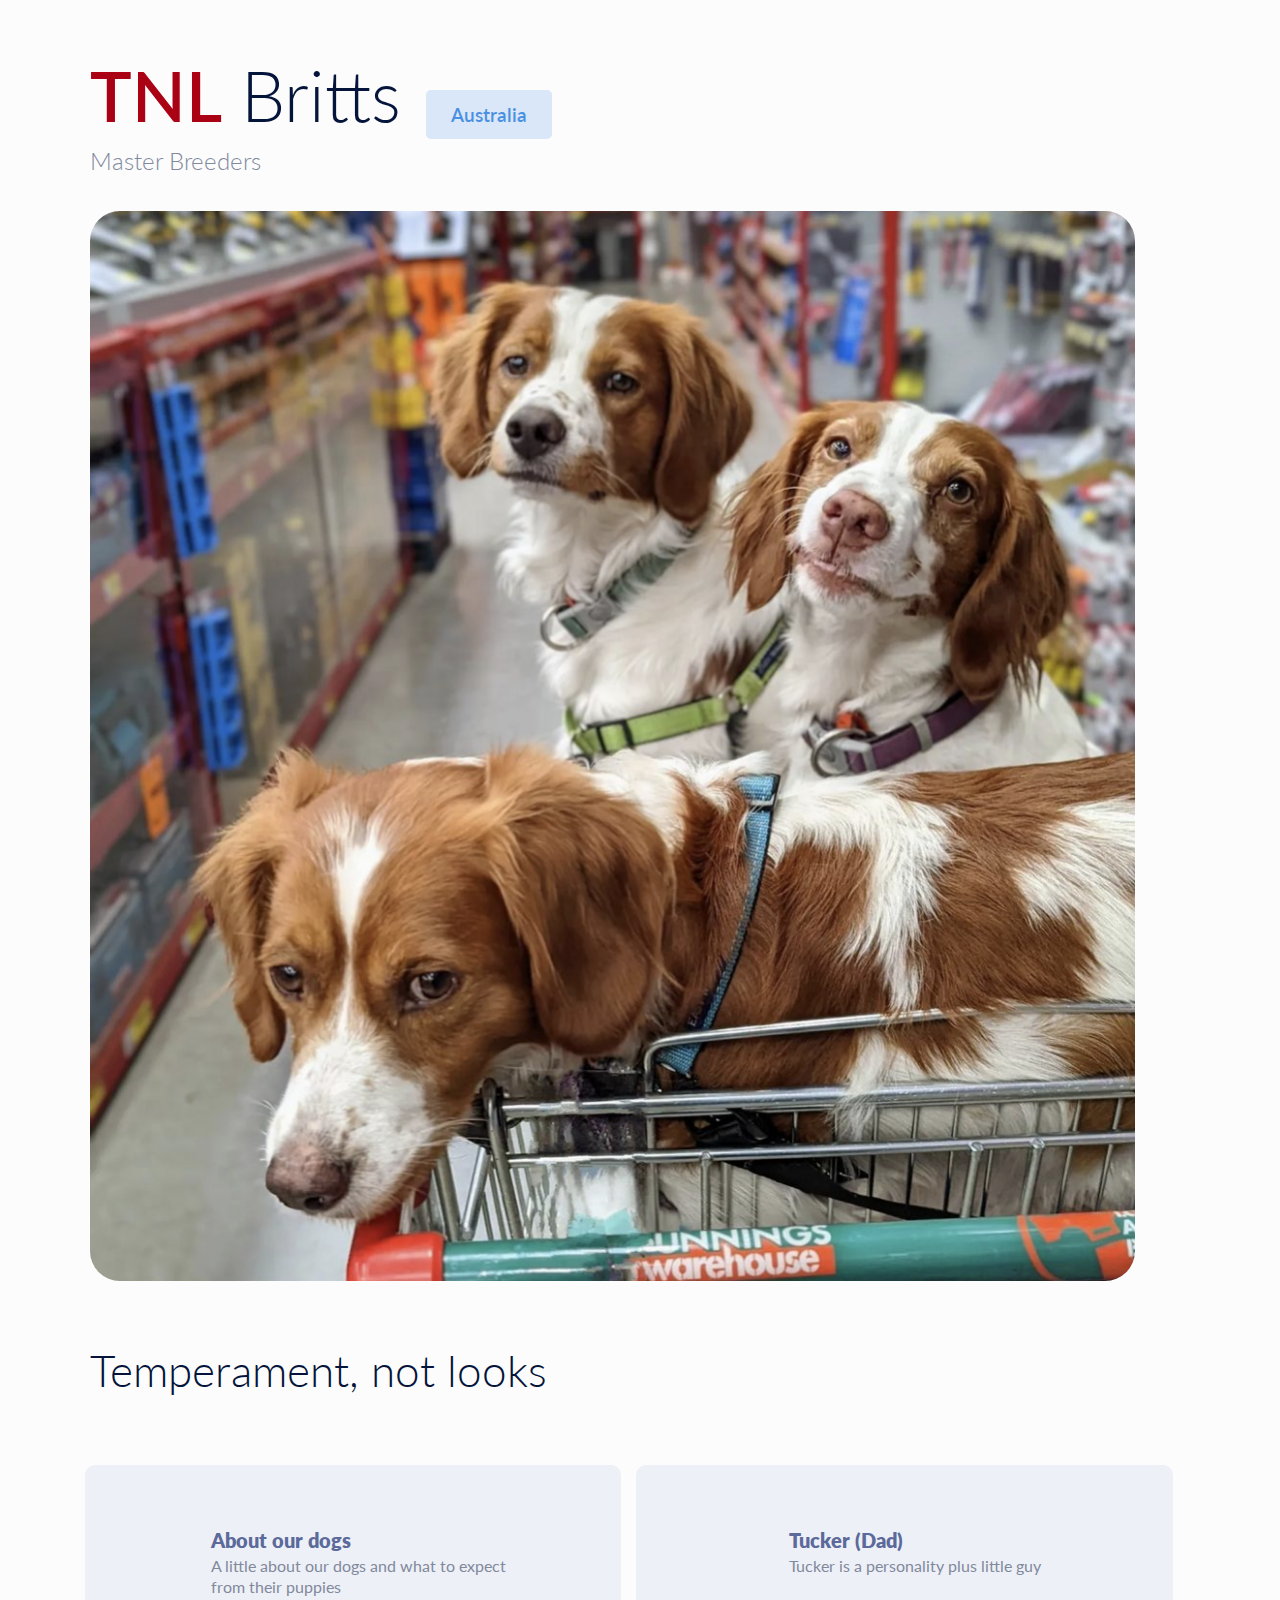
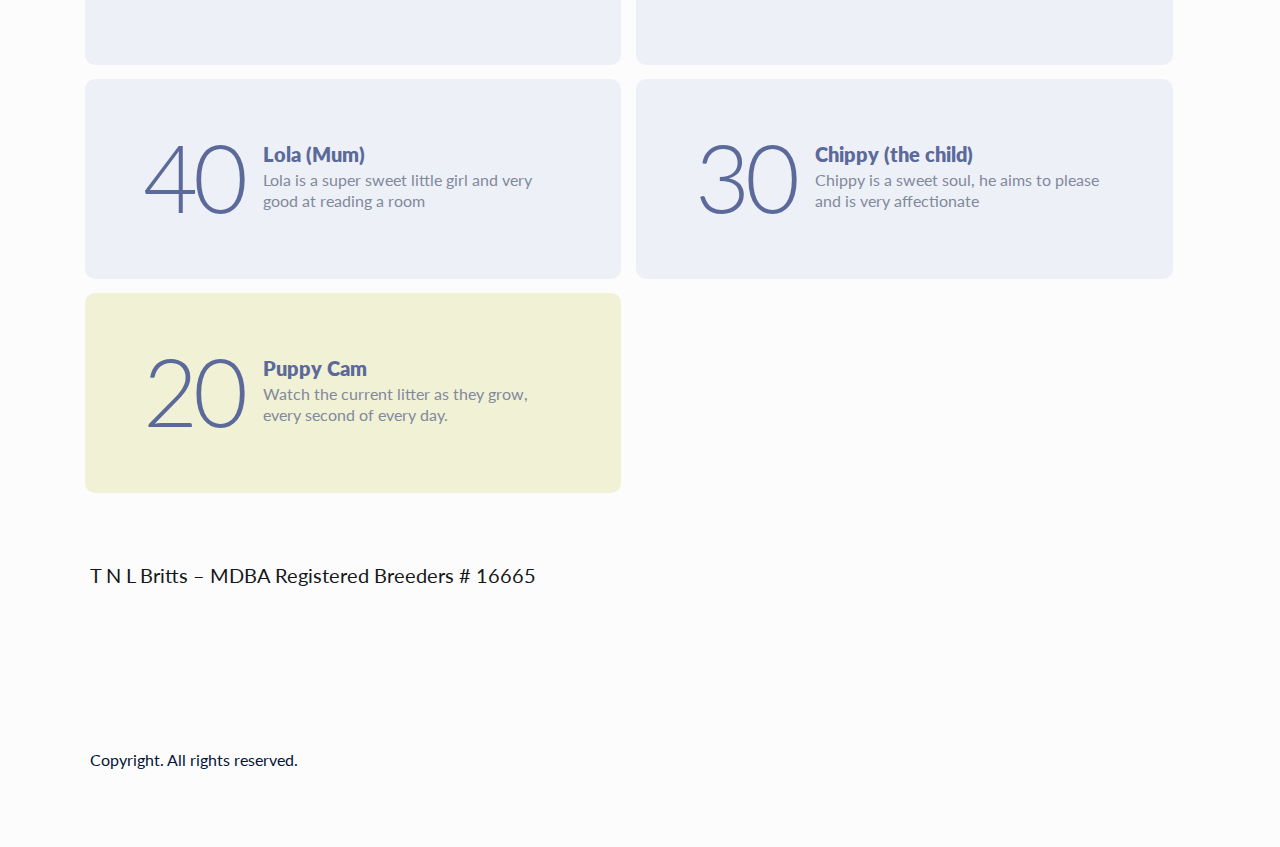
==== index.html @ 82e2723a "h2" ====
<!DOCTYPE html>
<html>
<head>
	<title>TNL Britts</title>
	<link rel="stylesheet" type="text/css" href="styles.css">
	<meta name="viewport" content="width=device-width, initial-scale=1.0">
	<script src="https://tnl-britts.com/formbutton-v1.min.js" defer></script>
        <script>
          window.formbutton=window.formbutton||function(){(formbutton.q=formbutton.q||[]).push(arguments)};
          formbutton("create", {action: "https://formspree.io/f/xgedyade"})
        </script>
</head>
<body>

	<div class="container">
		<div class="hero">
			<h1 class="name"><strong class="h1">TNL</strong> Britts</h1>
			
			<span class="tag">Australia</span>
			<span class="email">Master Breeders</span>
			<br>
<br>
			<img src="Screenshot_20220301-201255.png" class="ri"></img> 

 <h2 class="lead">Temperament, not looks</h2>
		</div>
	</div>
	

	<!-- Achievements -->

	<div class="container cards">
		
		<a href="about-us.html">
		<div class="card">
			
        
			<div class="skill-meta" >
				<h3>About our dogs</h3>
				<span>A little about our dogs and what to expect from their puppies</span>
			</div>
		</div>
	    </a>
			
		<a href="tucker.html">
		<div class="card">
			<div class="skill-level">
				<h2></h2>
			</div>

			<div class="skill-meta">
				<h3>Tucker (Dad)</h3>
				<span>Tucker is a personality plus little guy</span>
			</div>
		</div>
	</a>
		
	<a href="lola.html">
		<div class="card">
			<div class="skill-level">
				<h2>40</h2>
			</div>

			<div class="skill-meta">
				<h3>Lola (Mum)</h3>
				<span>Lola is a super sweet little girl and very good at reading a room</span>
			</div>
		</div>
	</a>
		<a href="chip.html">
		<div class="card">
			<div class="skill-level">
				<h2>30</h2>
			</div>

			<div class="skill-meta">
				<h3>Chippy (the child)</h3>
				<span>Chippy is a sweet soul, he aims to please and is very affectionate</span>
			</div>
		</div>
	</a>
	<a href="puppy-cam.html">
		<div class="cardcam">
			<div class="skill-level">
				<h2>20</h2>
			</div>

			<div class="skill-meta">
				<h3>Puppy Cam</h3>
				<span>Watch the current litter as they grow, every second of every day.</span>
			</div>
		</div>
	</a>
	</div>

	<p class="container">
	<span style="font-size: 20px;">T N L Britts – MDBA Registered Breeders # 16665</span></p>

	<br><br>

	<footer class="container">
		<span style="font-size: 16px;">Copyright. All rights reserved.</span>
	</footer>
<br>

</body>
</html>
---- styles.css ----
/*Load google font*/
@import url('https://fonts.googleapis.com/css?family=Lato:300,400,700');



/* Reset Styles  */

html, body, div, span, applet, object, iframe,
h1, h2, h3, h4, h5, h6, p, blockquote, pre,
a, abbr, acronym, address, big, cite, code,
del, dfn, em, img, ins, kbd, q, s, samp,
small, strike, strong, sub, sup, tt, var,
b, u, i, center,
dl, dt, dd, ol, ul, li,
fieldset, form, label, legend,
table, caption, tbody, tfoot, thead, tr, th, td,
article, aside, canvas, details, embed, 
figure, figcaption, footer, header, hgroup, 
menu, nav, output, ruby, section, summary,
time, mark, audio, video {
	margin: 0;
	padding: 0;
	border: 0;
	font-size: 100%;
	font: inherit;
	vertical-align: baseline;
}
/* HTML5 display-role reset for older browsers */
article, aside, details, figcaption, figure, 
footer, header, hgroup, menu, nav, section {
	display: block;
}
a{
	text-decoration: none;
	text-transform: none;
	color: #4A90E2;
}

body {
	line-height: 1;
	font-family: lato, ubuntu,-apple-system,BlinkMacSystemFont,Segoe UI,Roboto,Oxygen,Ubuntu,Cantarell,Open Sans,Helvetica Neue,sans-serif;
	text-rendering : optimizeLegibility;
	-webkit-font-smoothing : antialiased;
	font-size: 19px;
	background-color: #fcfcfc; /*#FEFEFE;*/
	color: #04143A;
}
ol, ul {
	list-style: none;
}
blockquote, q {
	quotes: none;
}
blockquote:before, blockquote:after,
q:before, q:after {
	content: '';
	content: none;
}
table {
	border-collapse: collapse;
	border-spacing: 0;
}

p {
	color: #15171a;
	font-size: 17;
	line-height: 31px;
}

strong {
	font-weight: 600;
}

div , footer {
	box-sizing: border-box;
}

/* Reset ends */


/*Hero section*/

.container {
	max-width: 1100px;
	height: auto;
	margin: 60px auto;
}

.hero {
	margin: 50px auto; 
	position: relative;
}

h1.name {
	font-size: 70px;
	font-weight: 300;
	display: inline-block;
}

.tag {
	/*
	vertical-align: top;
	*/
	background-color: #D9E7F8;
	color: #4A90E2;
	font-weight: 600;
	margin-top: 5px;
	margin-left: 20px;
	border-radius: 5px;
	display: inline-block;
	padding: 15px 25px;
}

.email {
	display: block;
	font-size: 24px;
	font-weight: 300;
	color: #81899C;
	margin-top: 10px;
}

.lead {
	font-size: 44px;
	font-weight: 300;
	margin-top: 60px;
	line-height: 55px;
}

/*hero ends*/

/*skills & intrests*/

.sections {
	vertical-align: top;
	display: inline-block;
	width: 49.7%;
	height: 50px;
}

.section-title {
	font-size: 20px;
	font-weight: 600;
	margin-bottom: 15px;
}

.list-card {
	margin: 30px 0;
}

.list-card .exp , .list-card div{
	display: inline-block;
	vertical-align: top;
}

.list-card .exp {
	margin-right: 15px;
	color: #4A90E2;
	font-weight: 600;
	width: 100px;
}

.list-card div {
	width: 70%;
}

.list-card h3 {
	font-size: 20px;
	font-weight: 600;
	color: #5B6A9A;
	line-height: 26px;
	margin-bottom: 8px;
}

.list-card div span {
	font-size: 16px;
	color: #81899C;
	line-height: 22px;
}

/*skill and intrests ends*/

/* Achievements */


.cards {
	max-width: 1120px;
	display: block;
	margin-top: 10px;
}

.card {
	width: 47.9%;
	height: 200px;
	background-color: #EEF0F7;
	display: inline-block;
	margin: 7px 5px;
	vertical-align: top;
	border-radius: 10px;
	text-align: center;
	padding-top: 50px
}

.card-active , .card:hover{
	transform: scale(1.02);
	transition: 0.5s;
	border: 2px solid #cdcdcd;
	background-color: #fff;
	cursor: pointer;
}

.cardcam {
	width: 47.9%;
	height: 200px;
	background-color: #f1f1d5;
	display: inline-block;
	margin: 7px 5px;
	vertical-align: top;
	border-radius: 10px;
	text-align: center;
	padding-top: 50px
}

.cardcam-active , .cardcam:hover{
	transform: scale(1.02);
	transition: 0.5s;
	border: 2px solid #cdcdcd;
	background-color: #fff;
	cursor: pointer;
}


.skill-level {
	display: inline-block;
	max-width: 160px;
}

.skill-level span {
	font-size: 35px;
	font-weight: 300;
	color: #5B6A9A;
	vertical-align: top;
}

.skill-level h2 {
	font-size: 95px;
	font-weight: 300;
	display: inline-block;
	vertical-align: top;
	color: #5B6A9A;
	letter-spacing: -5px;
}

.skill-meta {
	vertical-align: top;
	display: inline-block;
	max-width: 300px;
	text-align: left;
	margin-top: 15px;
	margin-left: 15px;
}

.skill-meta h3 {
	font-size: 20px;
	font-weight: 800;
	color: #5B6A9A;
	margin-bottom: 5px;
}

.skill-meta span{
	color: #81899C;
	line-height: 20px;
	font-size: 16px;
}

/* Achievements ends */



/* Timeline styles*/


ol {
	position: relative;
	display: block;
	margin: 100px 0;
	height: 2px;
	background: #EEF0F7;

}
ol::before,
ol::after {
	content: "";
	position: absolute;
	top: -10px;
	display: block;
	width: 0;
	height: 0;
  	border-radius: 10px;
	border: 0px solid #31708F;
}
ol::before {
	left: -5px;
}
ol::after {
	right: -10px;
	border: 0px solid transparent;
	border-right: 0;
	border-left: 20px solid #31708F;
  	border-radius: 3px;
}

/* ---- Timeline elements ---- */
li {
	position: relative;
	display: inline-block;
	
	width: 25%;
  	height: 50px;
}
li .line {
  position: absolute;
  top: -47px;
  left: 1%;
  font-size: 20px;
  font-weight: 600;
  color: #04143A;
}
li .point {
	content: "";
	top: -7px;
	left: 0%;
	display: block;
	width: 8px;
	height: 8px;
	border: 4px solid #fff;
	border-radius: 10px;
	background: #4A90E2;
  position: absolute;
}
li .description {
  display: none;
  padding: 10px 0;
  margin-top: 20px;
  position: relative;
  font-weight: normal;
  z-index: 1;
  max-width: 95%;
  font-size: 18px;
  font-weight: 600;
  line-height: 25px;
  color: #5B6A9A;
}
.description::before {
  content: '';
  width: 0; 
  height: 0; 
  border-left: 5px solid transparent;
  border-right: 5px solid transparent;
  border-bottom: 5px solid #f4f4f4;
  position: absolute;
  top: -5px;
  left: 43%;
}


.timeline .date{
	font-size: 14px;
	color: #81899C;
	font-weight: 300;
}

/* ---- Hover effects ---- */
li:hover {
  color: #48A4D2;
}
li .description {
  display: block;
}

/*timeline ends*/



/* Media queries*/

@media(max-width: 1024px){
	.container {
		padding: 15px;
		margin: 0px auto;
	}
	.cards {
		margin-top: 250px;
	}
}

@media(max-width: 768px){
	.container {
		padding: 15px;
		margin: 0px auto;
	}
	.cards {
		margin-top: 320px;
	}

	.card {
		padding: 15px;
		text-align: left;
	}
	.card h2 {
		font-size: 70px;
	}
		.card , .sections {
		width: 100%;
		height: auto;
		margin: 10px 0;
		float: left;
	}

	.timeline{
		border: none;
		background-color: rgba(0,0,0,0);
	}

	.timeline li{
		margin-top: 70px;
		height: 150px;
	}
}


@media(max-width: 425px) {
	h1.name {
		font-size: 40px;
	}

	.card , .sections {
		width: 100%;
		height: auto;
		margin: 10px 0;
		float: left;
	}

	.timeline{
		display: none;
		}

	.job-title {
		position: absolute;
		font-size: 15px;
		top: -40px;
		right: 20px;
		padding: 10px
	}

	.lead {
		margin-top: 15px;
		font-size: 20px;
		line-height: 28px;
	}
	.container {
		margin: 0px;
		padding: 0 15px;
	}
	footer {
		margin-top: 2050px;
	}
	}


/* End of all :P*/

img.ri
{
	
	position: relative;
	max-width: 95%;
	border-radius: 30px;
	
}
strong.h1
{ 
	color: #aa0114
}



  .underline {
	text-decoration: underline;
	color:gray;
	font-size: 10pt;
  }

  .bread {
	color:slategrey;
	font-size: 10pt;
  }

  .btn {
	background-color: #000000;
	color: #ffffff;
	font-weight: 600;
	margin-top: 5px;
	margin-left: 0px;
	border-radius: 5px;
	display: inline-block;
	padding: 15px 60px;
	cursor: pointer;
}

img.gallery
{
	
	position: relative;
	max-width: 95%;
	border-radius: 20px;
	margin-right: 10px;
	margin-top:10px;
	
}
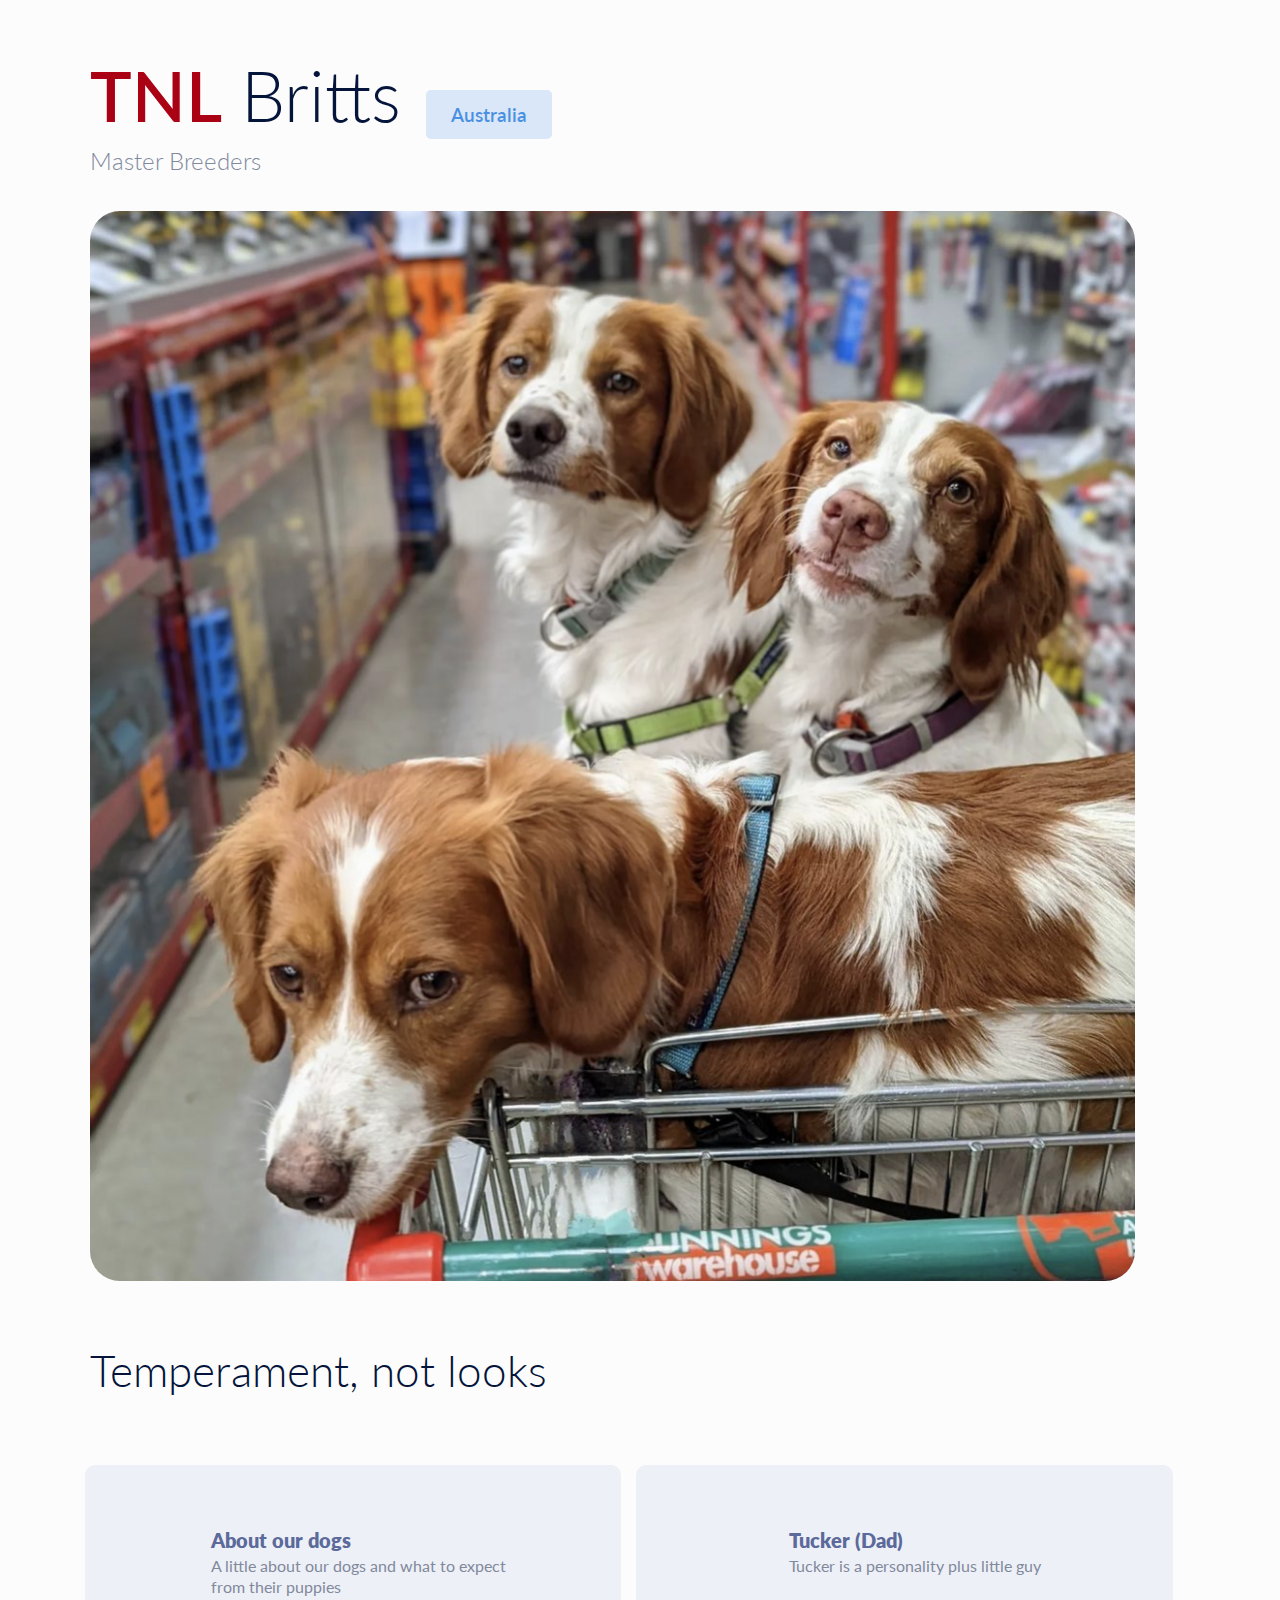
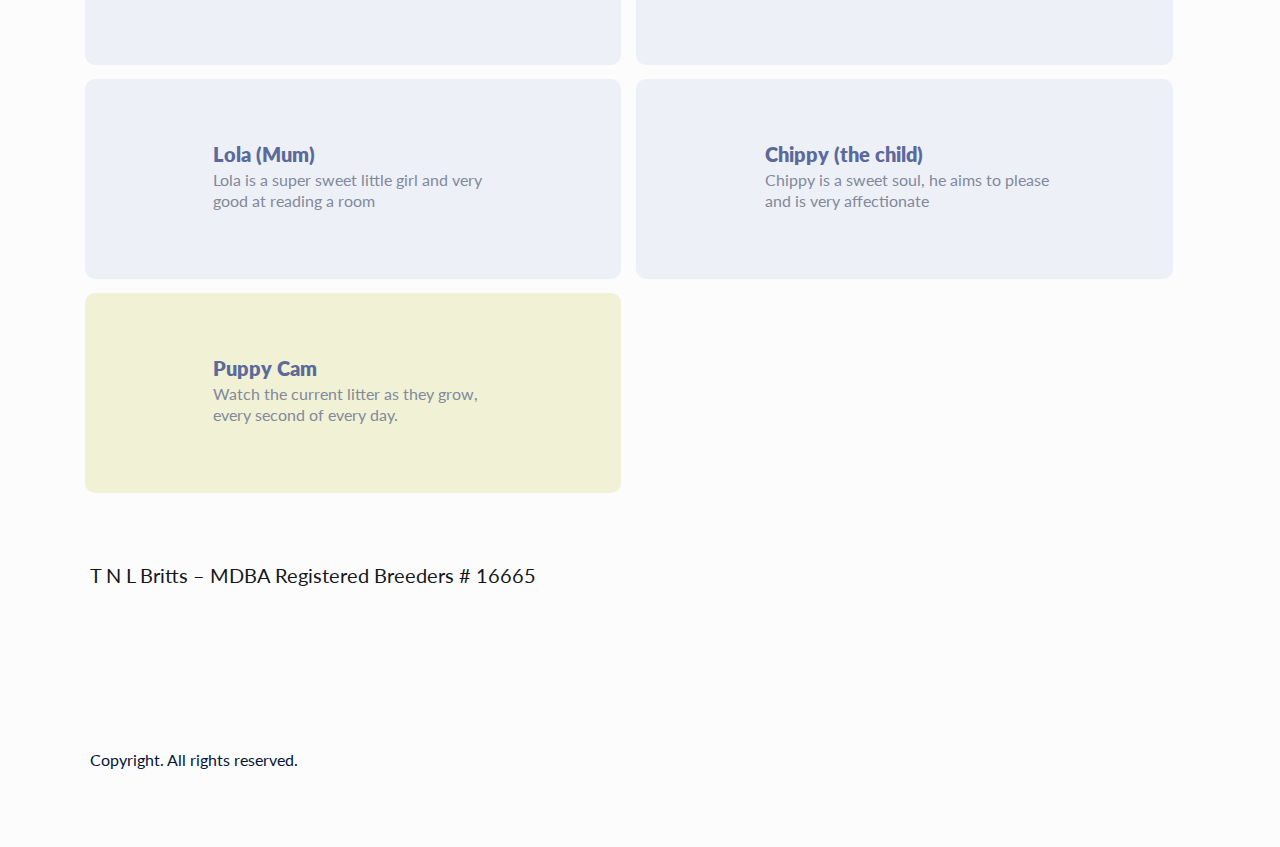
==== commit fb3cadcc: "spacing" ====
--- a/index.html
+++ b/index.html
@@ -58,7 +58,7 @@
 	<a href="lola.html">
 		<div class="card">
 			<div class="skill-level">
-				<h2>40</h2>
+				<h2></h2>
 			</div>
 
 			<div class="skill-meta">
@@ -70,7 +70,7 @@
 		<a href="chip.html">
 		<div class="card">
 			<div class="skill-level">
-				<h2>30</h2>
+				<h2></h2>
 			</div>
 
 			<div class="skill-meta">
@@ -82,7 +82,7 @@
 	<a href="puppy-cam.html">
 		<div class="cardcam">
 			<div class="skill-level">
-				<h2>20</h2>
+				<h2></h2>
 			</div>
 
 			<div class="skill-meta">
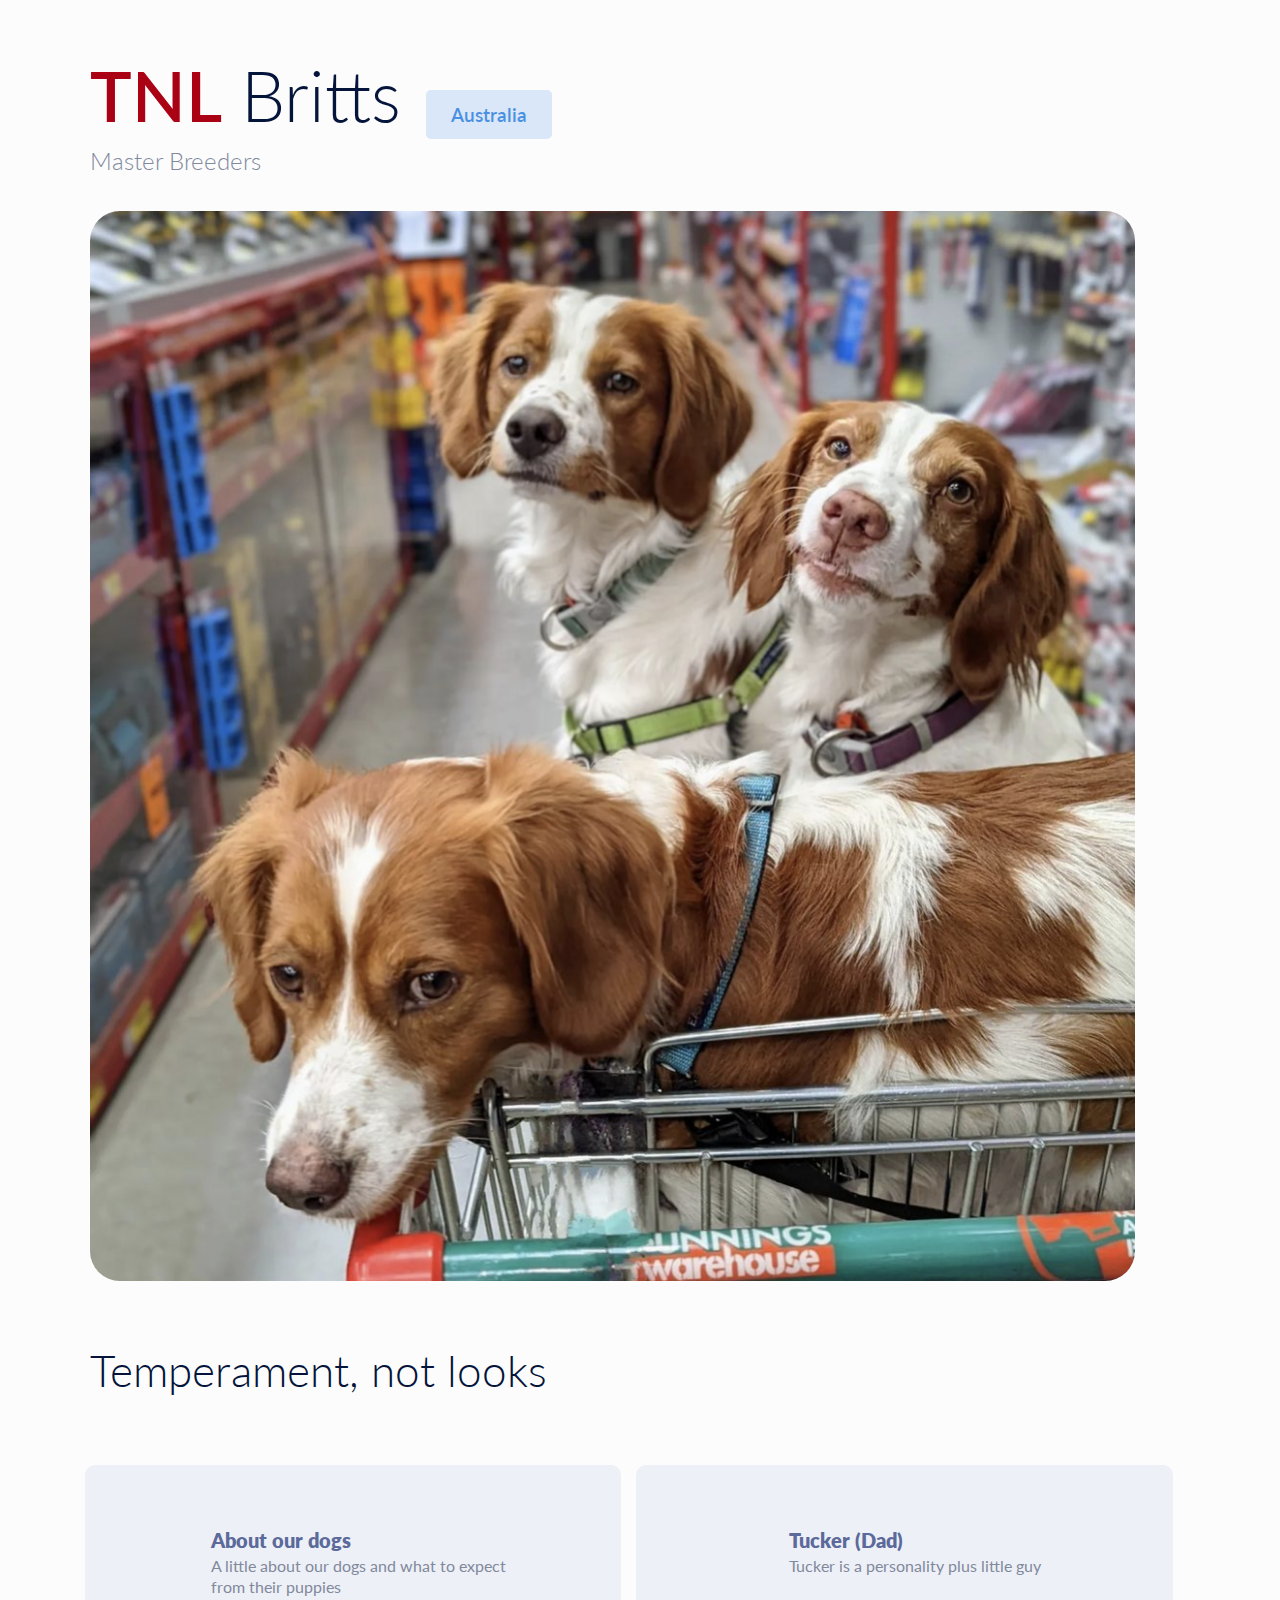
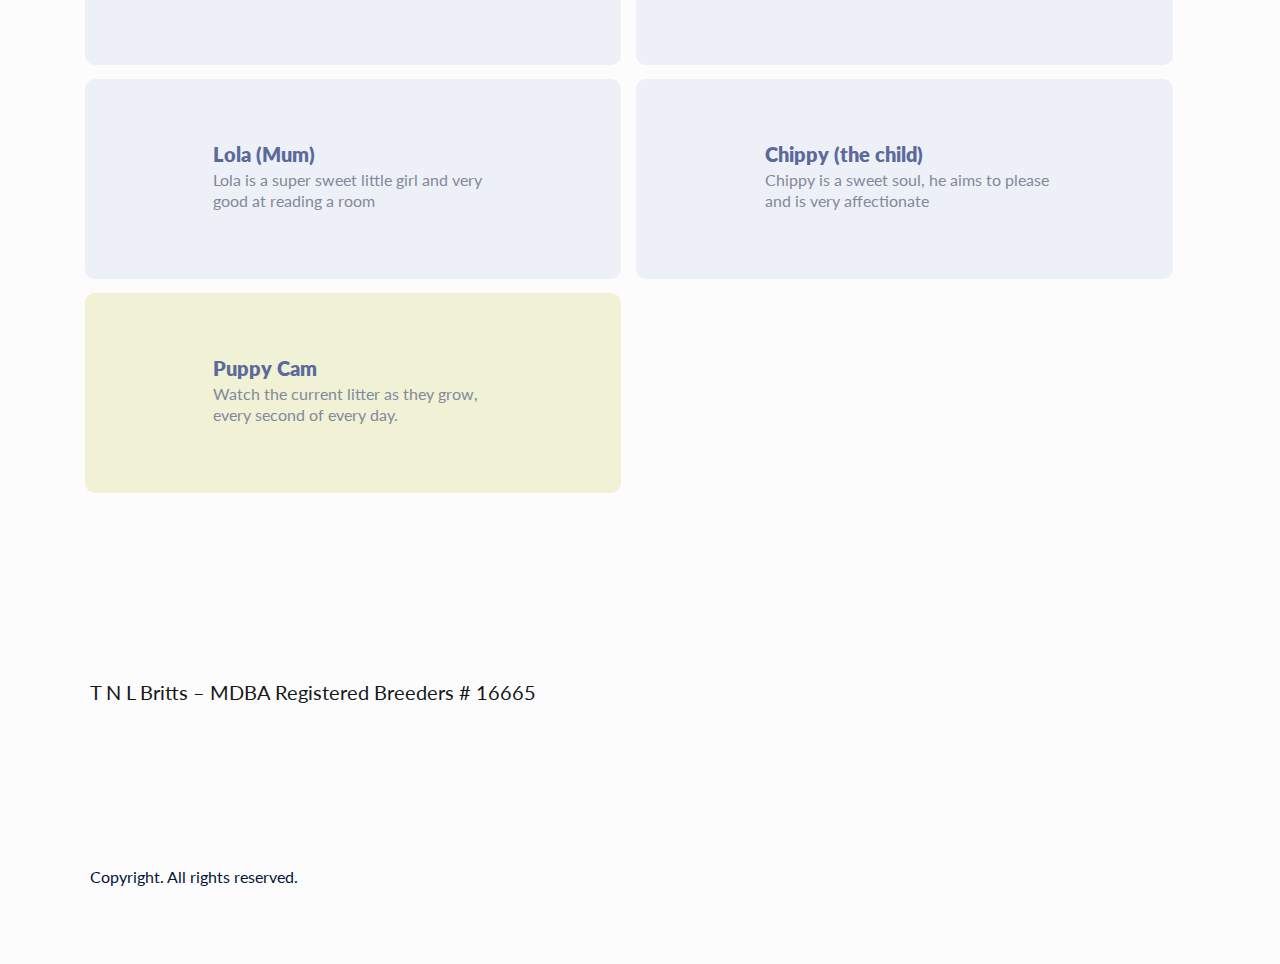
==== commit 37b52a3a: "brrrrr" ====
--- a/index.html
+++ b/index.html
@@ -92,7 +92,7 @@
 		</div>
 	</a>
 	</div>
-
+<br><br><br>
 	<p class="container">
 	<span style="font-size: 20px;">T N L Britts – MDBA Registered Breeders # 16665</span></p>
 
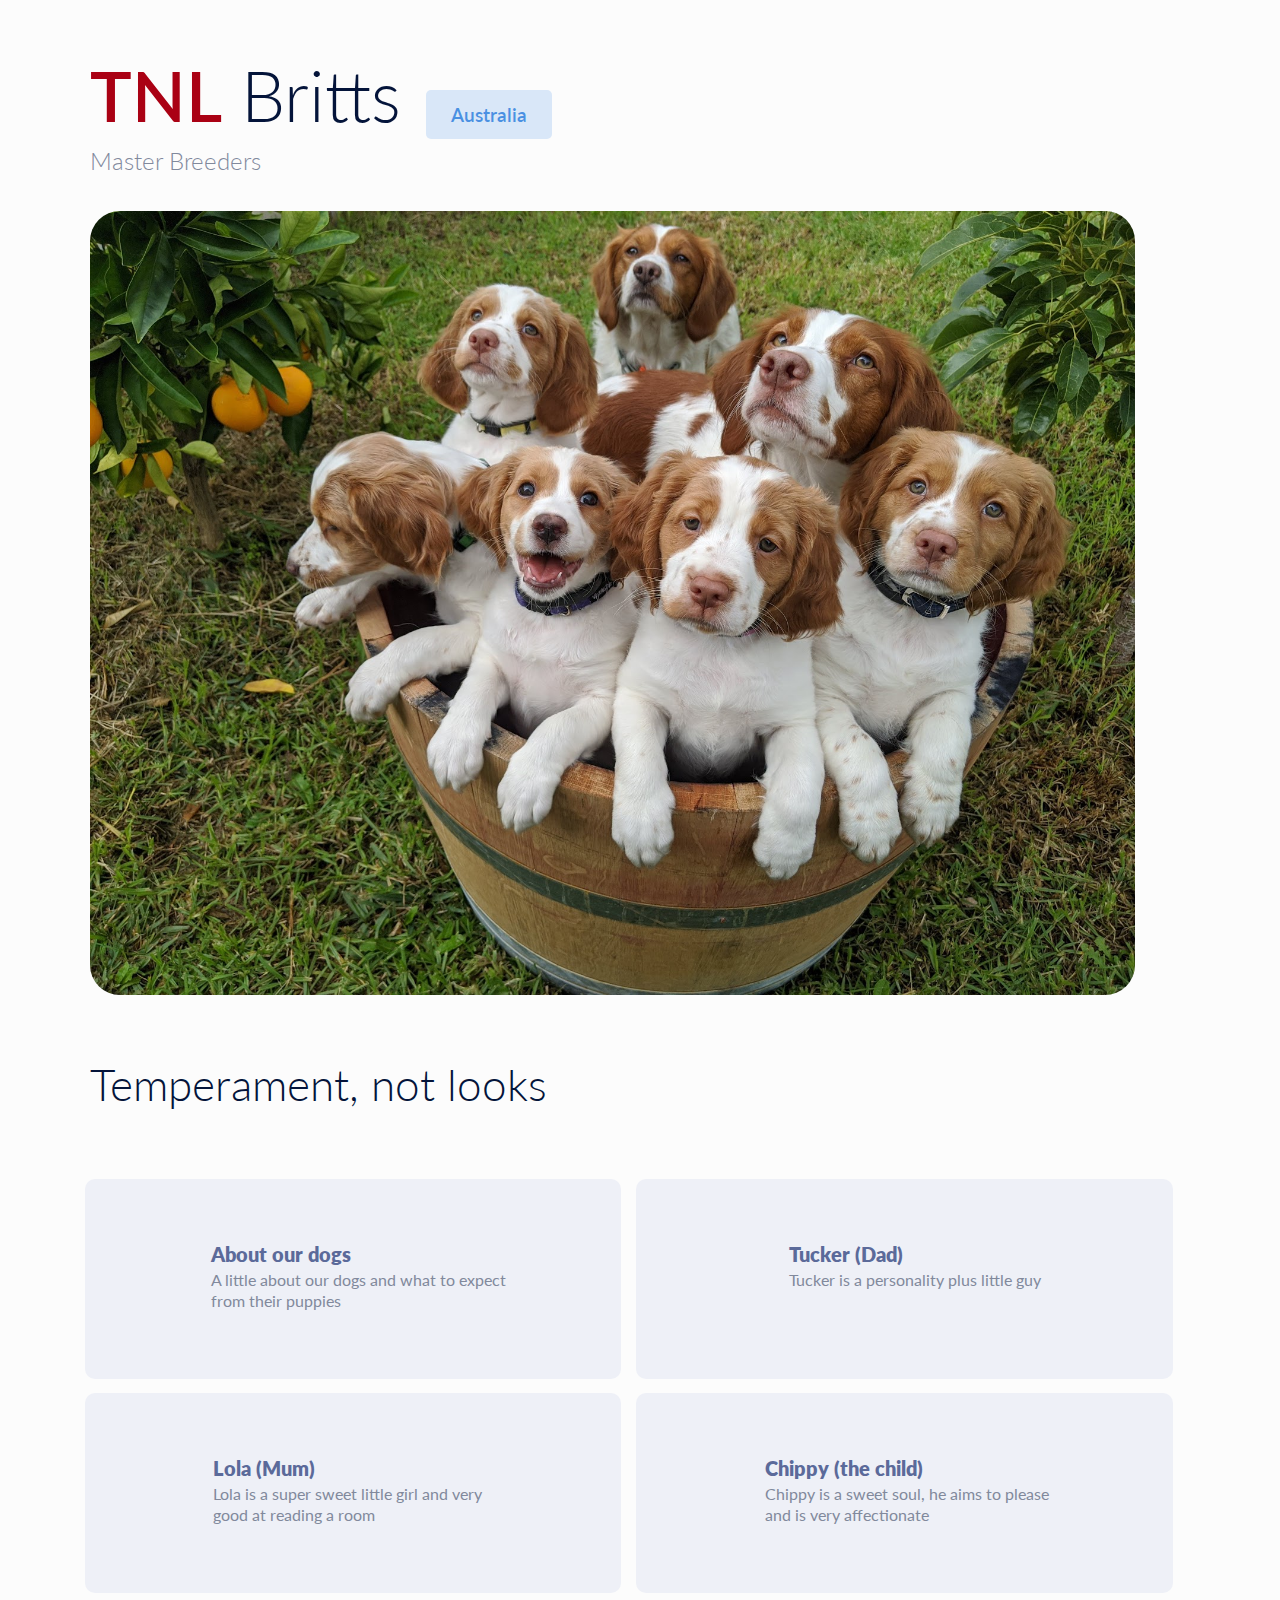
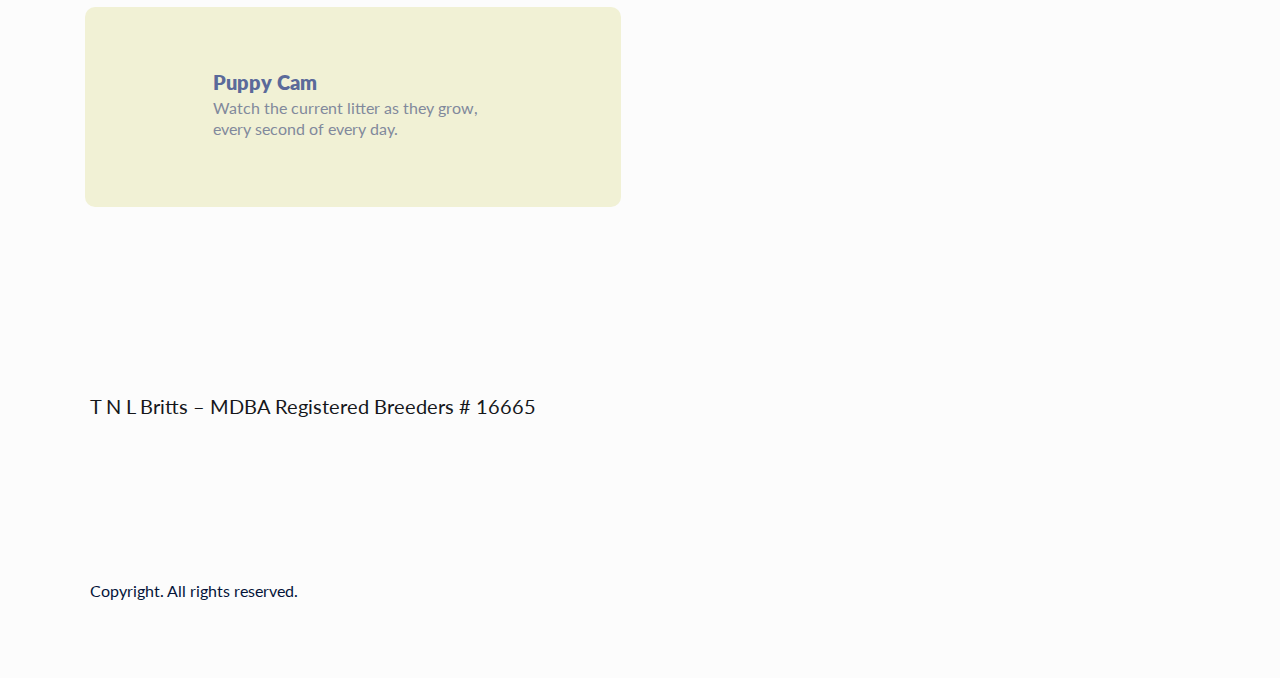
==== commit ba4e8a74: "images" ====
--- a/index.html
+++ b/index.html
@@ -20,7 +20,7 @@
 			<span class="email">Master Breeders</span>
 			<br>
 <br>
-			<img src="Screenshot_20220301-201255.png" class="ri"></img> 
+			<img src="bucket.jpg" class="ri"></img> 
 
  <h2 class="lead">Temperament, not looks</h2>
 		</div>
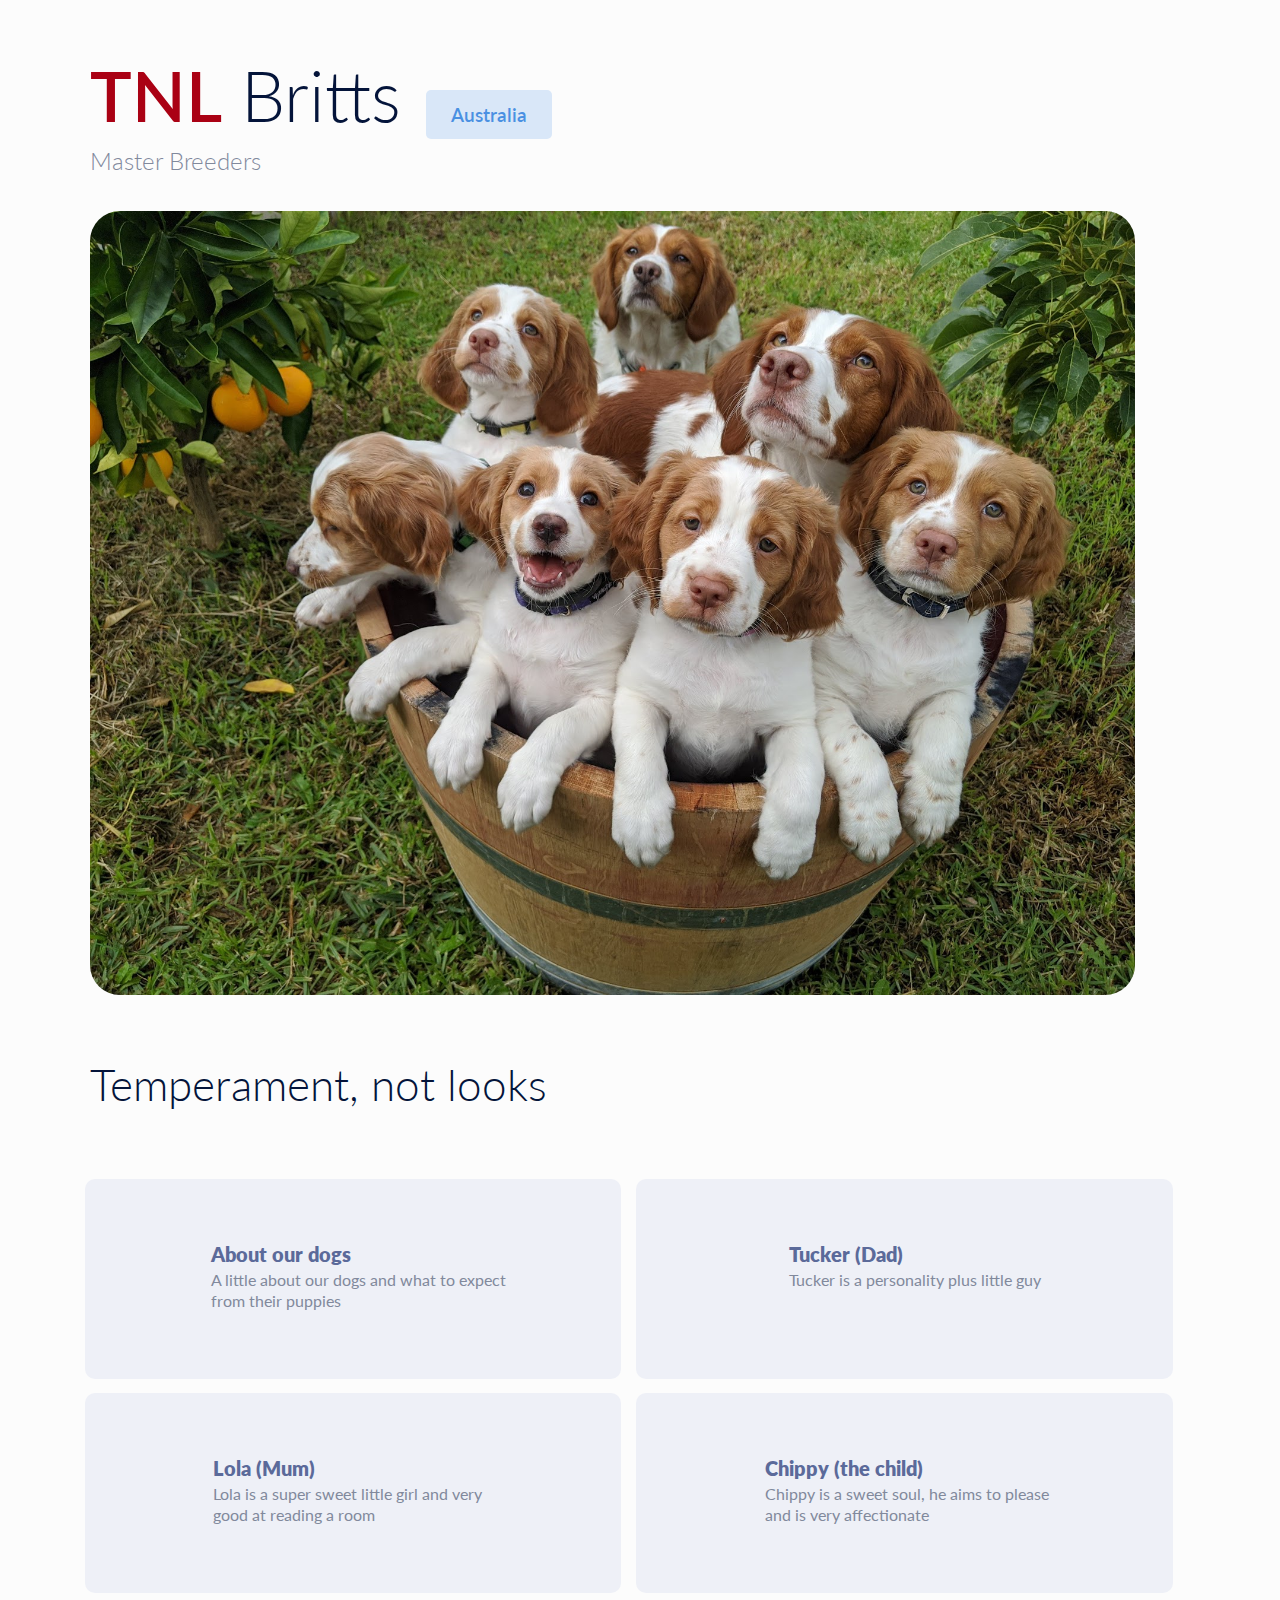
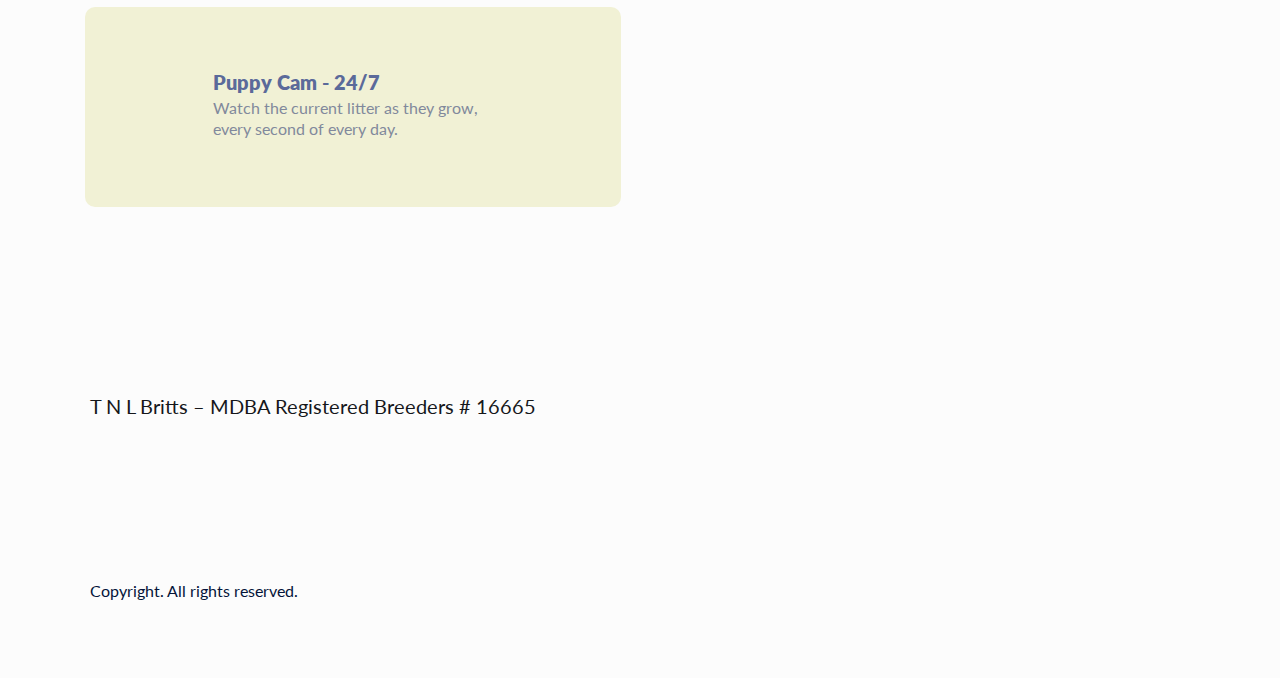
==== commit 0bee3f67: "vids" ====
--- a/index.html
+++ b/index.html
@@ -86,7 +86,7 @@
 			</div>
 
 			<div class="skill-meta">
-				<h3>Puppy Cam</h3>
+				<h3>Puppy Cam - 24/7</h3>
 				<span>Watch the current litter as they grow, every second of every day.</span>
 			</div>
 		</div>
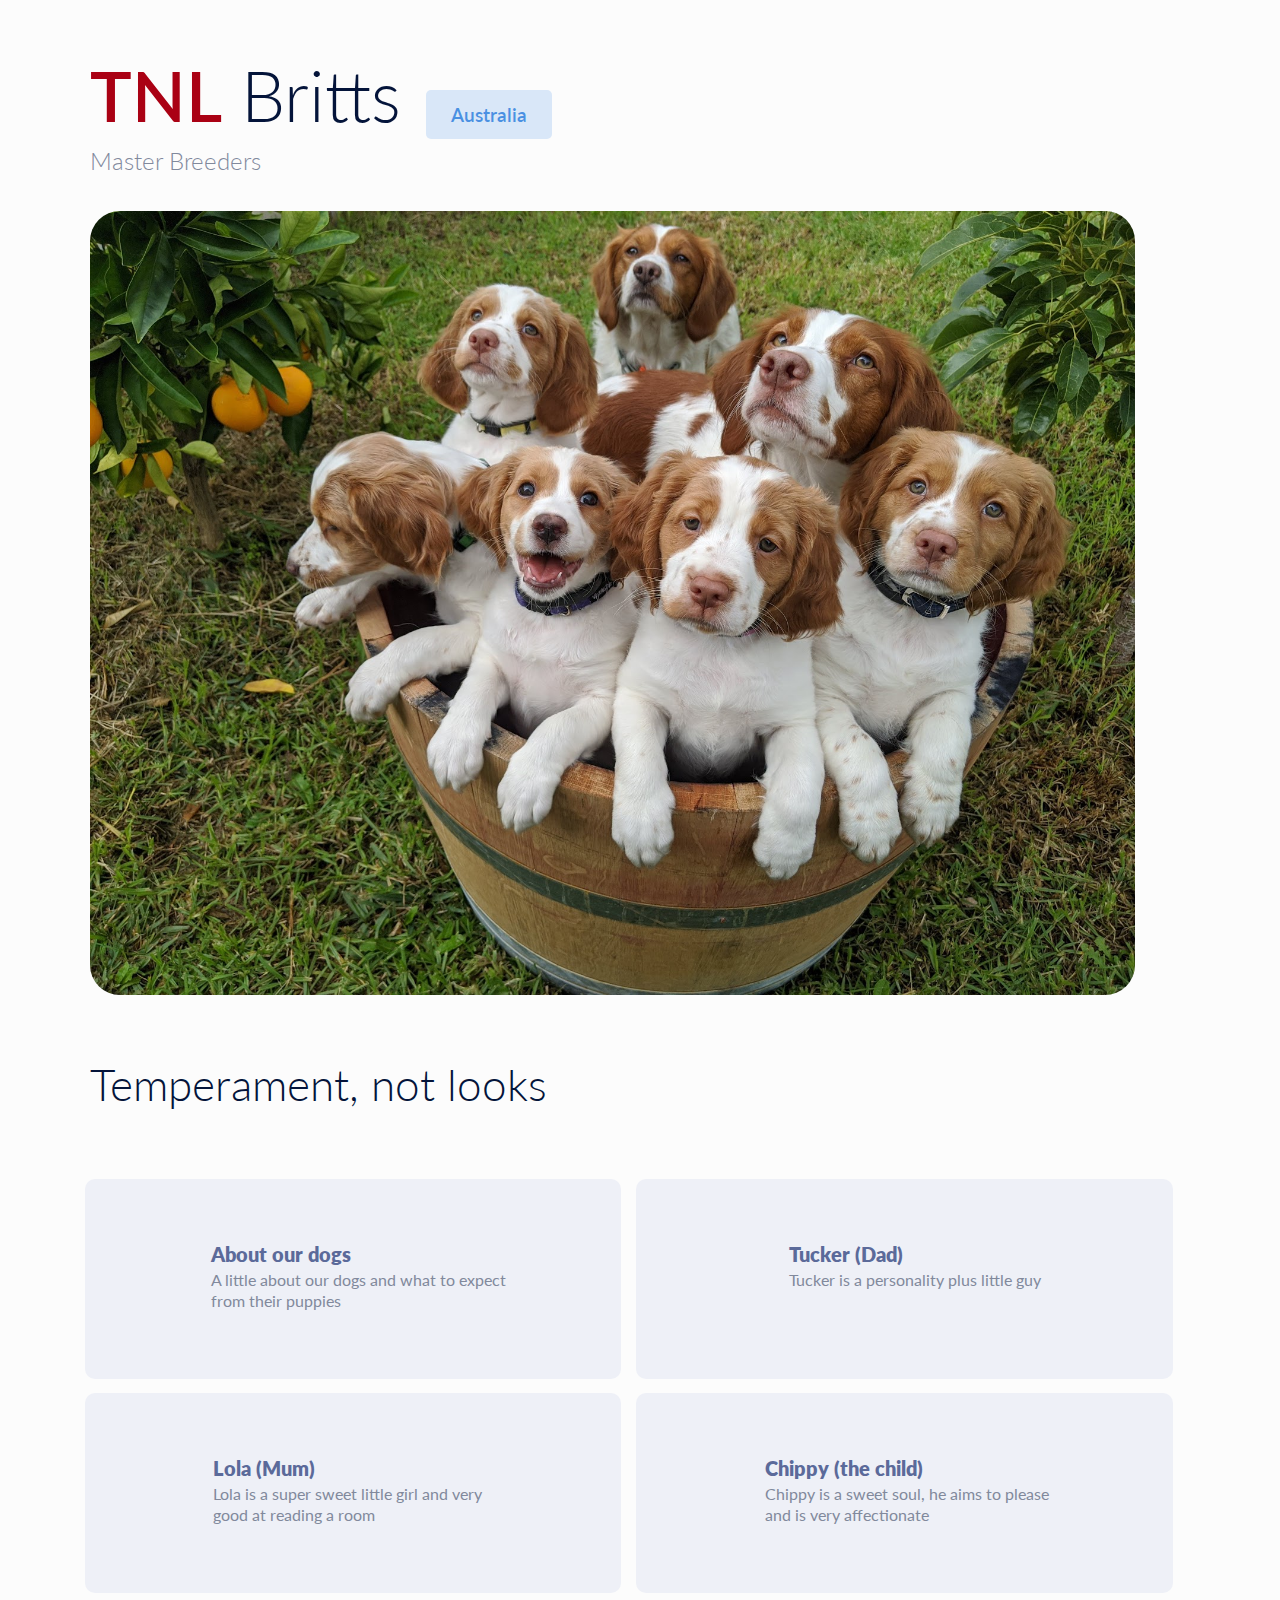
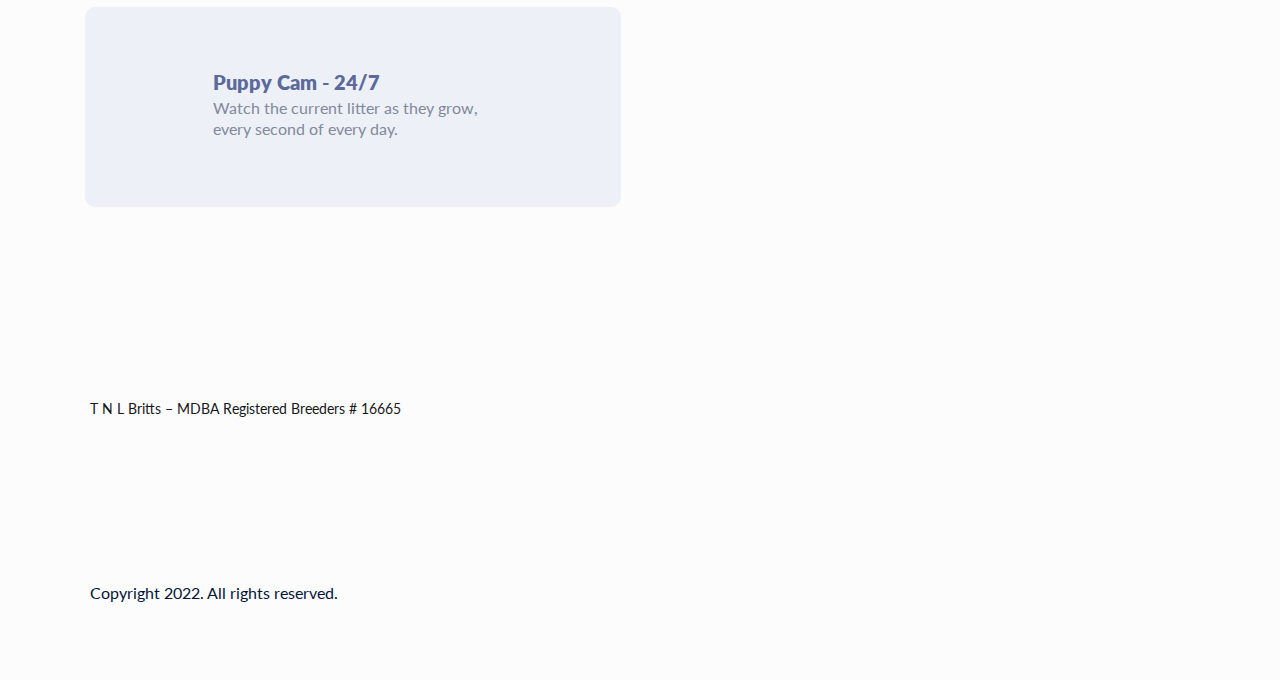
==== commit 2f60a223: "adjust font" ====
--- a/index.html
+++ b/index.html
@@ -80,7 +80,7 @@
 		</div>
 	</a>
 	<a href="puppy-cam.html">
-		<div class="cardcam">
+		<div class="card">
 			<div class="skill-level">
 				<h2></h2>
 			</div>
@@ -94,12 +94,12 @@
 	</div>
 <br><br><br>
 	<p class="container">
-	<span style="font-size: 20px;">T N L Britts – MDBA Registered Breeders # 16665</span></p>
+	<span style="font-size: 14px;">T N L Britts – MDBA Registered Breeders # 16665</span></p>
 
 	<br><br>
 
 	<footer class="container">
-		<span style="font-size: 16px;">Copyright. All rights reserved.</span>
+		<span style="font-size: 16px;">Copyright 2022. All rights reserved.</span>
 	</footer>
 <br>
 
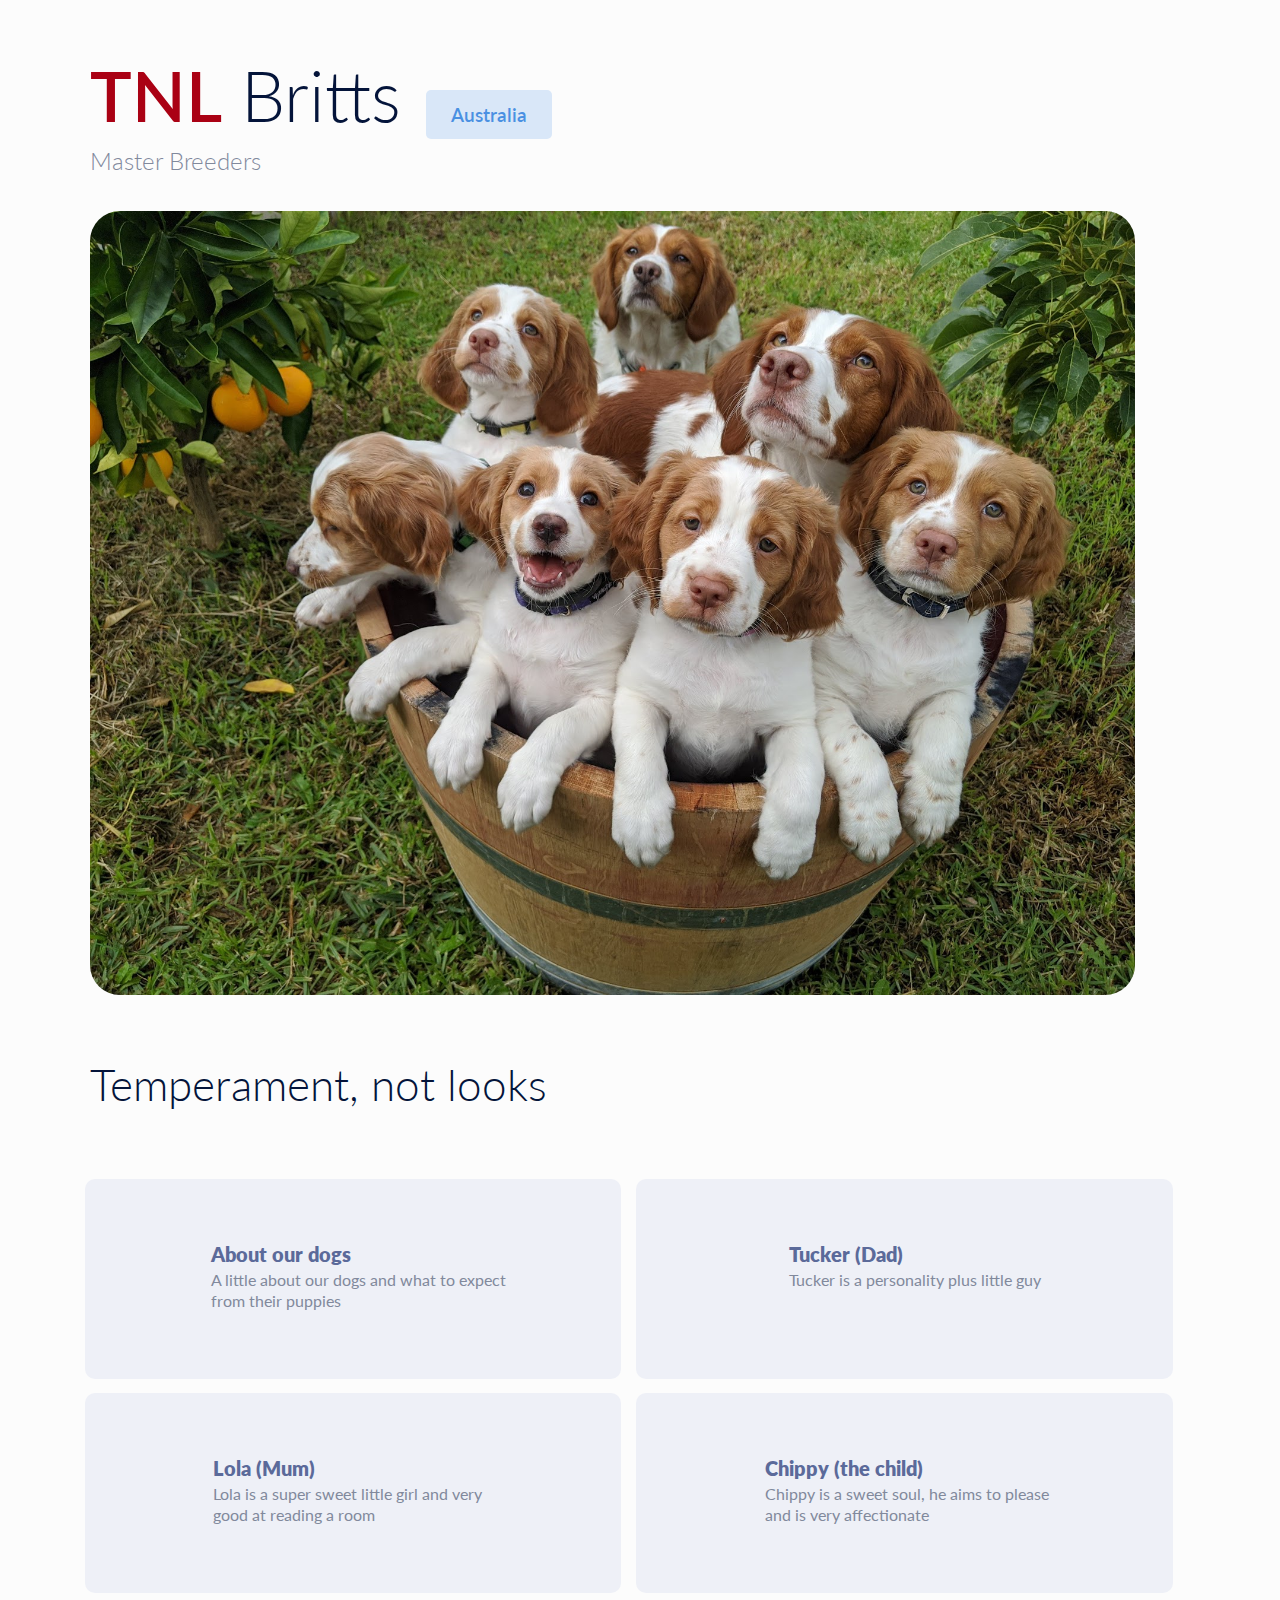
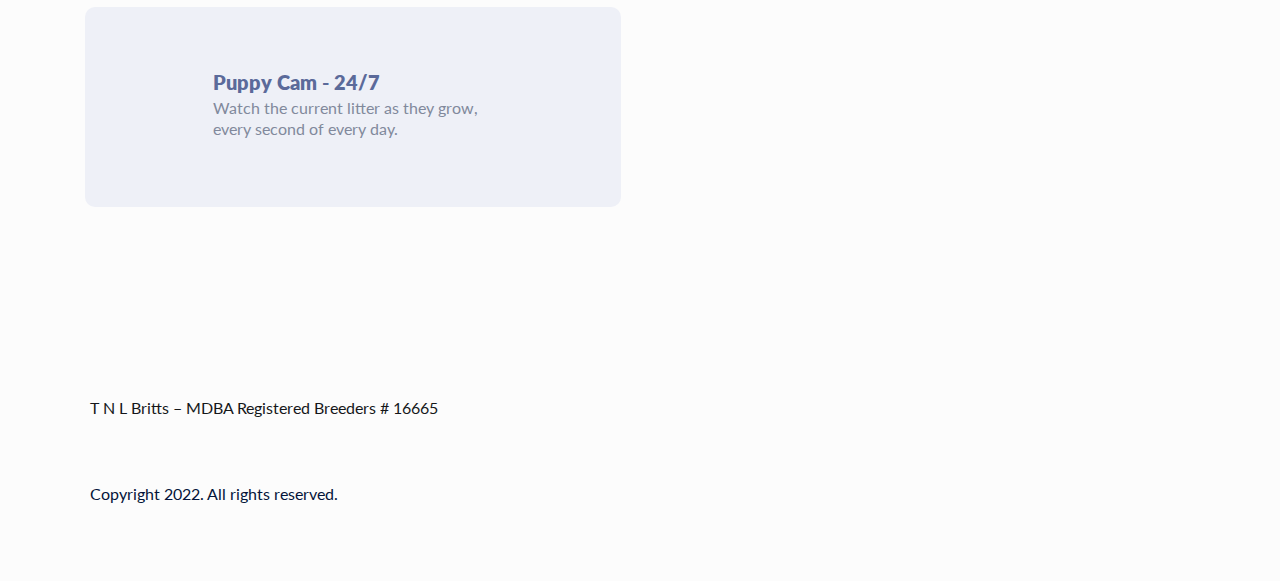
==== commit 806229e4: "tweak" ====
--- a/index.html
+++ b/index.html
@@ -94,10 +94,8 @@
 	</div>
 <br><br><br>
 	<p class="container">
-	<span style="font-size: 14px;">T N L Britts – MDBA Registered Breeders # 16665</span></p>
-
-	<br><br>
-
+	<span style="font-size: 16px;">T N L Britts – MDBA Registered Breeders # 16665</span></p>
+	
 	<footer class="container">
 		<span style="font-size: 16px;">Copyright 2022. All rights reserved.</span>
 	</footer>
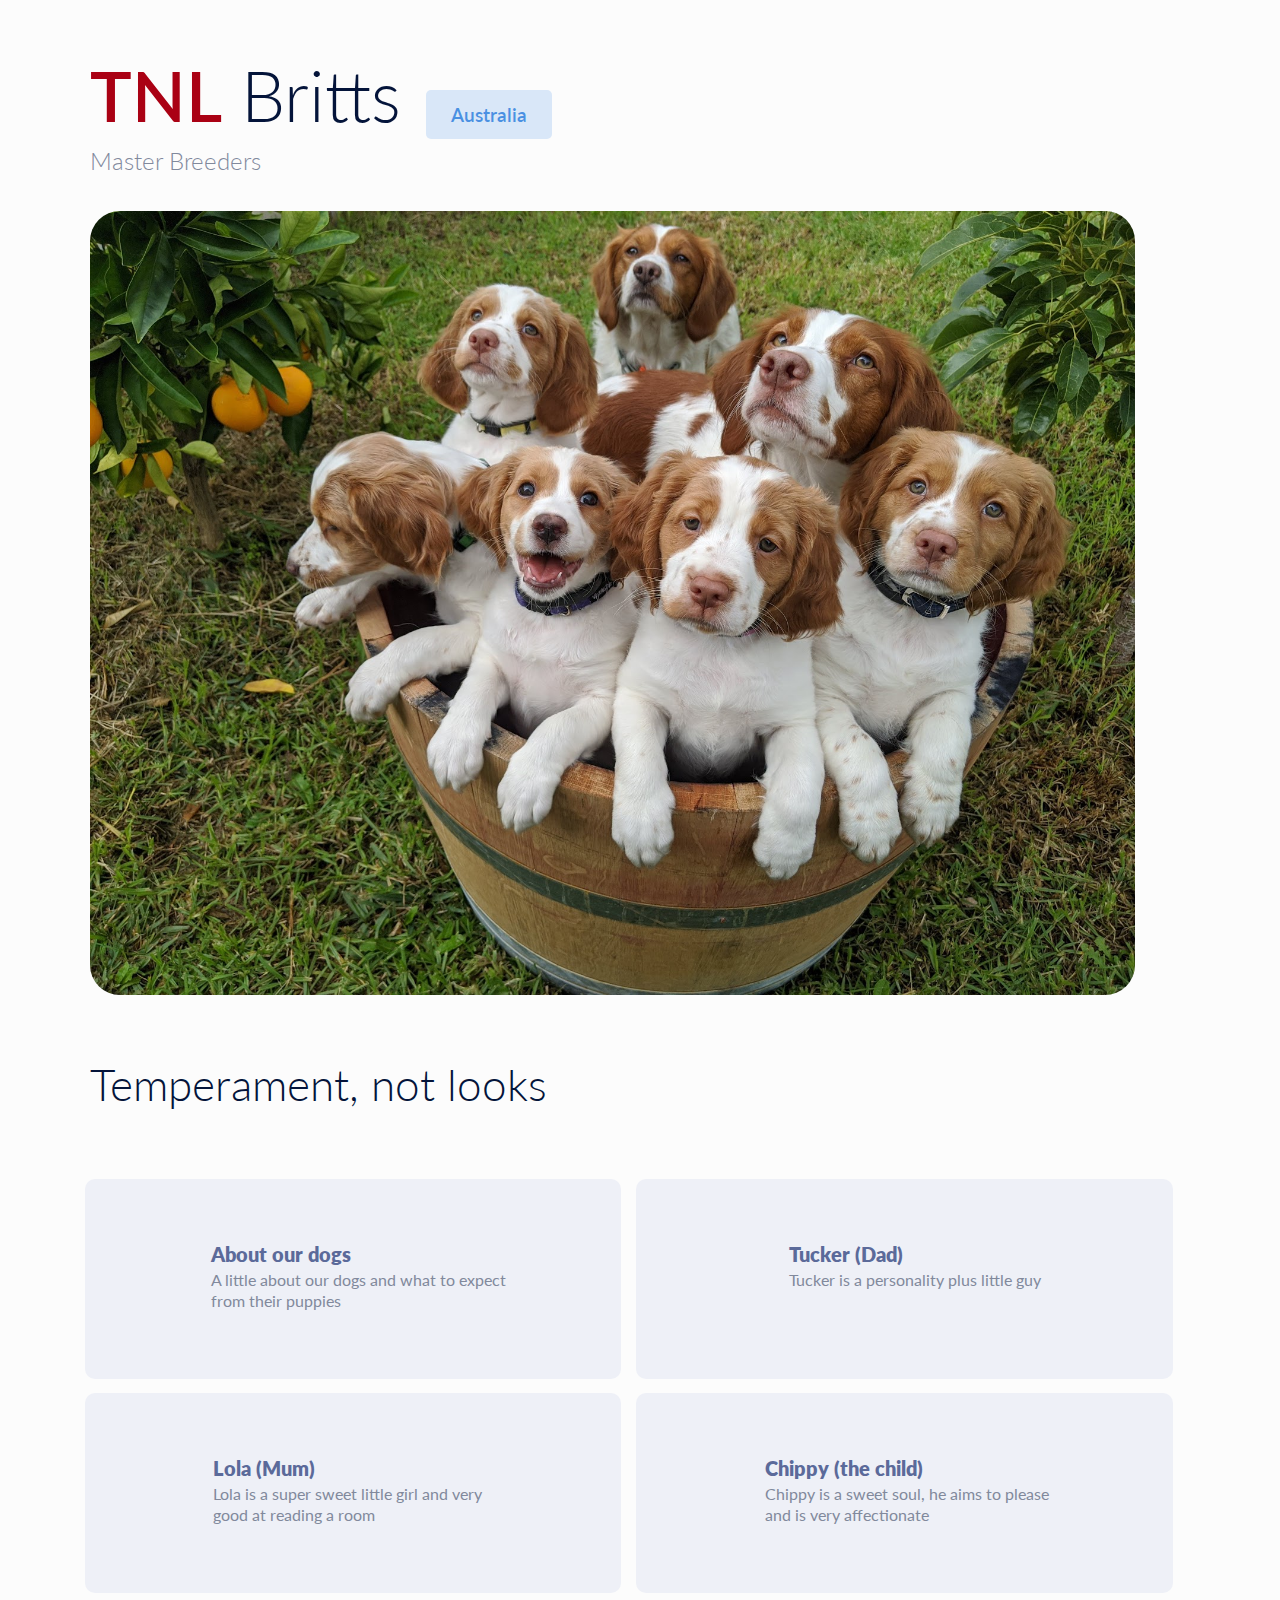
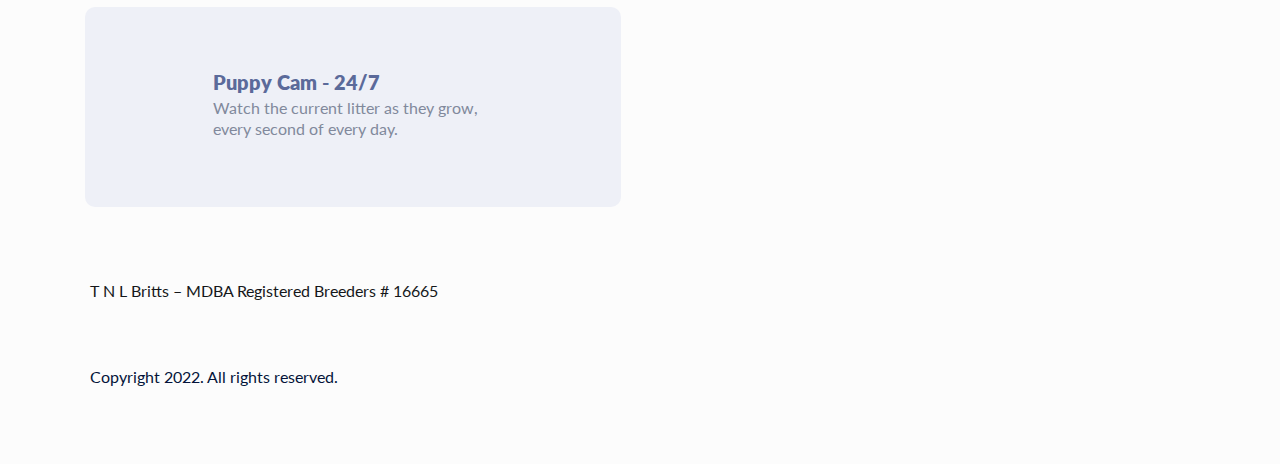
==== commit 32948e6a: "rmeove br" ====
--- a/index.html
+++ b/index.html
@@ -92,7 +92,7 @@
 		</div>
 	</a>
 	</div>
-<br><br><br>
+
 	<p class="container">
 	<span style="font-size: 16px;">T N L Britts – MDBA Registered Breeders # 16665</span></p>
 	
